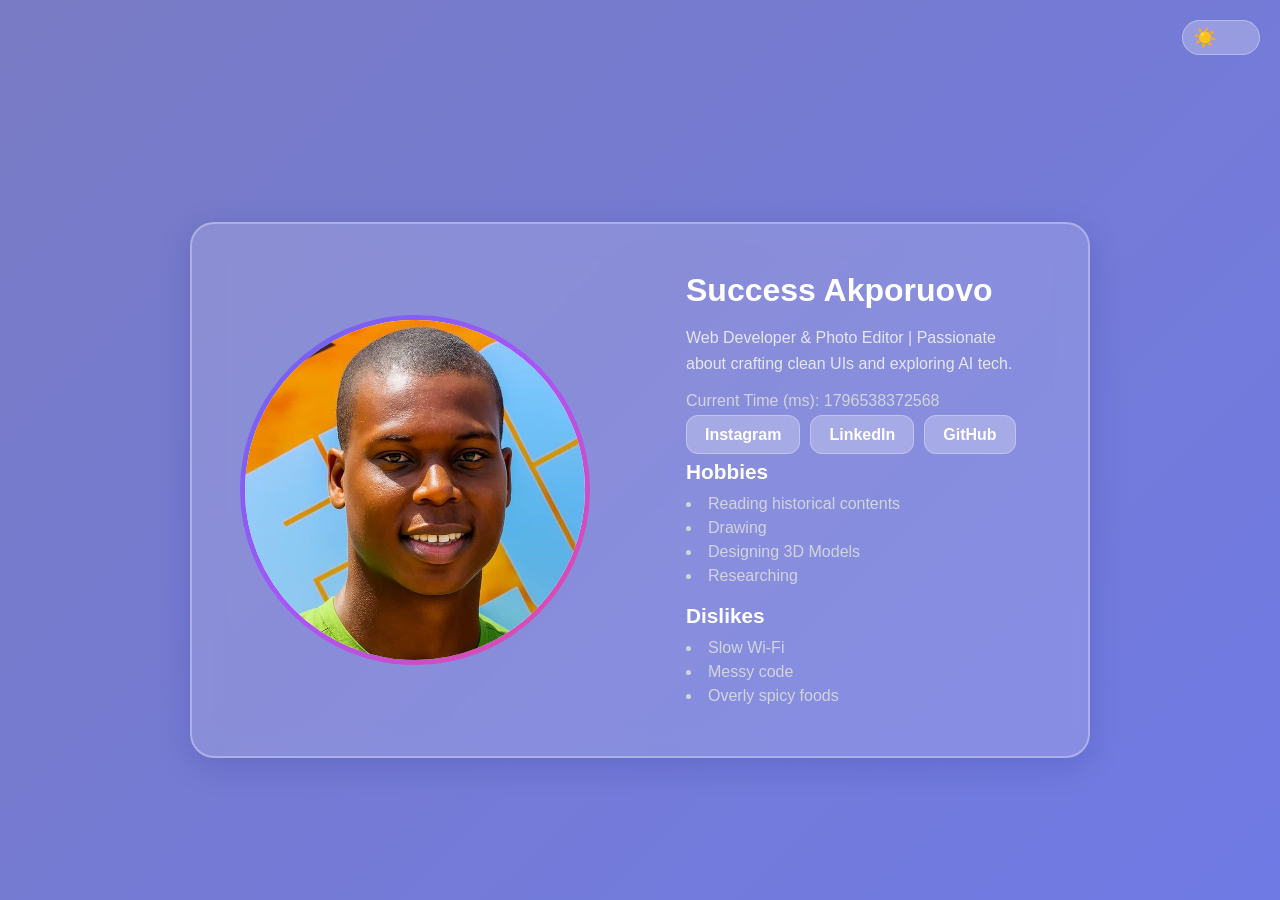
==== index.html @ 6a84cdb1 "Initial commit" ====
<!DOCTYPE html>
<html lang="en">
<head>
  <meta charset="UTF-8" />
  <meta name="viewport" content="width=device-width, initial-scale=1.0" />
  <title>My Profile Card</title>
  <link rel="stylesheet" href="style.css" />
</head>
<body>
  <div class="theme-toggle">
    <input type="checkbox" id="theme-switch" />
    <label for="theme-switch" class="toggle-label">
      <span class="toggle-icon sun">☀️</span>
      <span class="toggle-icon moon">🌙</span>
    </label>
  </div>

  <article data-testid="test-profile-card" class="profile-card glass-card">
    <figure class="avatar-section">
      <img src="image/avatar.jpg" alt="User Avatar" data-testid="test-user-avatar">
    </figure>

    <div class="content-section">
      <header>
        <h2 data-testid="test-user-name">Success Akporuovo</h2>
      </header>

      <p data-testid="test-user-bio" class="bio">
        Web Developer & Photo Editor | Passionate about crafting clean UIs and exploring AI tech.
      </p>

      <p class="time">
        Current Time (ms): <span data-testid="test-user-time"></span>
      </p>

      <nav data-testid="test-user-social-links" class="social-links">
        <ul>
          <li><a href="https://www.instagram.com/suc_cex_/" target="_blank" rel="noopener noreferrer" data-testid="test-user-social-twitter">Instagram</a></li>
          <li><a href="https://www.linkedin.com/in/success-akporuovo-4a94a6350" target="_blank" rel="noopener noreferrer" data-testid="test-user-social-linkedin">LinkedIn</a></li>
          <li><a href="https://github.com/Succex7" target="_blank" rel="noopener noreferrer" data-testid="test-user-social-github">GitHub</a></li>
        </ul>
      </nav>

      <section data-testid="test-user-hobbies" class="hobbies">
        <h3>Hobbies</h3>
        <ul>
          <li>Reading historical contents</li>
          <li>Drawing</li>
          <li>Designing 3D Models</li>
          <li>Researching</li>
        </ul>
      </section>

      <section data-testid="test-user-dislikes" class="dislikes">
        <h3>Dislikes</h3>
        <ul>
          <li>Slow Wi-Fi</li>
          <li>Messy code</li>
          <li>Overly spicy foods</li>
        </ul>
      </section>
    </div>
  </article>

  <script src="script.js"></script>
</body>
</html>
---- style.css ----
/* Reset */
* {
  margin: 0;
  padding: 0;
  box-sizing: border-box;
}

body {
  font-family: "Poppins", sans-serif;
  display: flex;
  justify-content: center;
  align-items: center;
  flex-direction: column;
  min-height: 100vh;
  background: linear-gradient(135deg, #797bc4, #6c7af5, #5848ec);
  background-size: 300% 300%;
  animation: gradientShift 8s ease infinite;
  transition: background 0.5s ease;
  padding: 20px;
  color: #fff;
}

@keyframes gradientShift {
  0% { background-position: 0% 50%; }
  50% { background-position: 100% 50%; }
  100% { background-position: 0% 50%; }
}

/* Theme Toggle */
.theme-toggle {
  position: absolute;
  top: 20px;
  right: 20px;
}

.toggle-label {
  display: flex;
  align-items: center;
  background: rgba(255, 255, 255, 0.25);
  border-radius: 50px;
  padding: 5px 10px;
  cursor: pointer;
  transition: all 0.3s ease;
  border: 1px solid rgba(255, 255, 255, 0.3);
}

.toggle-icon {
  font-size: 1.2rem;
  transition: opacity 0.3s ease;
}

#theme-switch {
  display: none;
}

#theme-switch:checked + .toggle-label {
  background: rgba(255, 255, 255, 0.5);
}

#theme-switch:checked + .toggle-label .sun {
  opacity: 0;
}

#theme-switch:checked + .toggle-label .moon {
  opacity: 1;
}

.moon {
  opacity: 0;
  margin-left: 8px;
}

/* Glass Card  */
.glass-card {
  -webkit-backdrop-filter: blur(15px);
  backdrop-filter: blur(15px);
  background: rgba(255, 255, 255, 0.15);
  border: 2px solid rgba(255, 255, 255, 0.3);
  border-radius: 24px;
  box-shadow: 0 8px 32px rgba(31, 38, 135, 0.2);
  overflow: hidden;
  display: flex;
  flex-direction: column;
  max-width: 900px;
  width: 100%;
  transition: all 0.5s ease;
  margin-top: 80px;
}

.glass-card:hover {
  transform: translateY(-6px);
  box-shadow: 0 12px 40px rgba(31, 38, 135, 0.3);
}

/* Avatar */
.avatar-section {
  display: flex;
  justify-content: center;
  align-items: center;
  padding: 2rem;
}


.avatar-section img {
  width: 350px;
  height: 350px;
  object-fit: cover;
  border-radius: 50%;
  border: 5px solid transparent;
  background-image: linear-gradient(white, white), linear-gradient(135deg, #6366f1, #a855f7, #ec4899);
  background-origin: border-box;
  background-clip: content-box, border-box;
  object-fit: cover;
  transition: transform 0.4s ease;
}

.avatar-section img:hover {
  transform: scale(1.08);
}

/* Content */
.content-section {
  padding: 2rem;
  display: flex;
  flex-direction: column;
  gap: 1rem;
}

h2 {
  font-size: 2rem;
  font-weight: 700;
  color: #fff;
}

.bio {
  color: #e5e7eb;
  line-height: 1.6;
}

.time {
  color: #d1d5db;
  font-weight: 500;
}

/* Social Links */
.social-links ul {
  display: flex;
  gap: 10px;
  flex-wrap: wrap;
  list-style: none;
}

.social-links a {
  text-decoration: none;
  background: rgba(255, 255, 255, 0.25);
  padding: 10px 18px;
  border-radius: 12px;
  color: #fff;
  font-weight: 600;
  transition: all 0.3s ease;
  border: 1px solid rgba(255, 255, 255, 0.3);
}

.social-links a:hover {
  background: #fff;
  color: #4f46e5;
}

/* Sections */
section h3 {
  color: #fff;
  font-size: 1.3rem;
  margin-bottom: 0.5rem;
}

section ul {
  list-style: disc inside;
  color: #d1d5db;
  line-height: 1.5;
}

/* Responsive */
@media (min-width: 768px) {
  .glass-card {
    flex-direction: row;
  }

  .avatar-section {
    flex: 1;
    padding: 3rem;
  }

  .content-section {
    flex: 2;
    padding: 3rem;
  }
}

/* Dark Mode */
body.dark {
  background: radial-gradient(circle at top left, #0f172a, #1e293b);
  color: #f1f5f9;
}

body.dark .glass-card {
  background: rgba(15, 23, 42, 0.6);
  border: 2px solid rgba(148, 163, 184, 0.2);
}

body.dark .social-links a {
  background: rgba(148, 163, 184, 0.2);
  color: #f8fafc;
}

body.dark .social-links a:hover {
  background: #f1f5f9;
  color: #0f172a;
}

body.dark .bio,
body.dark .time,
body.dark section ul {
  color: #cbd5e1;
}
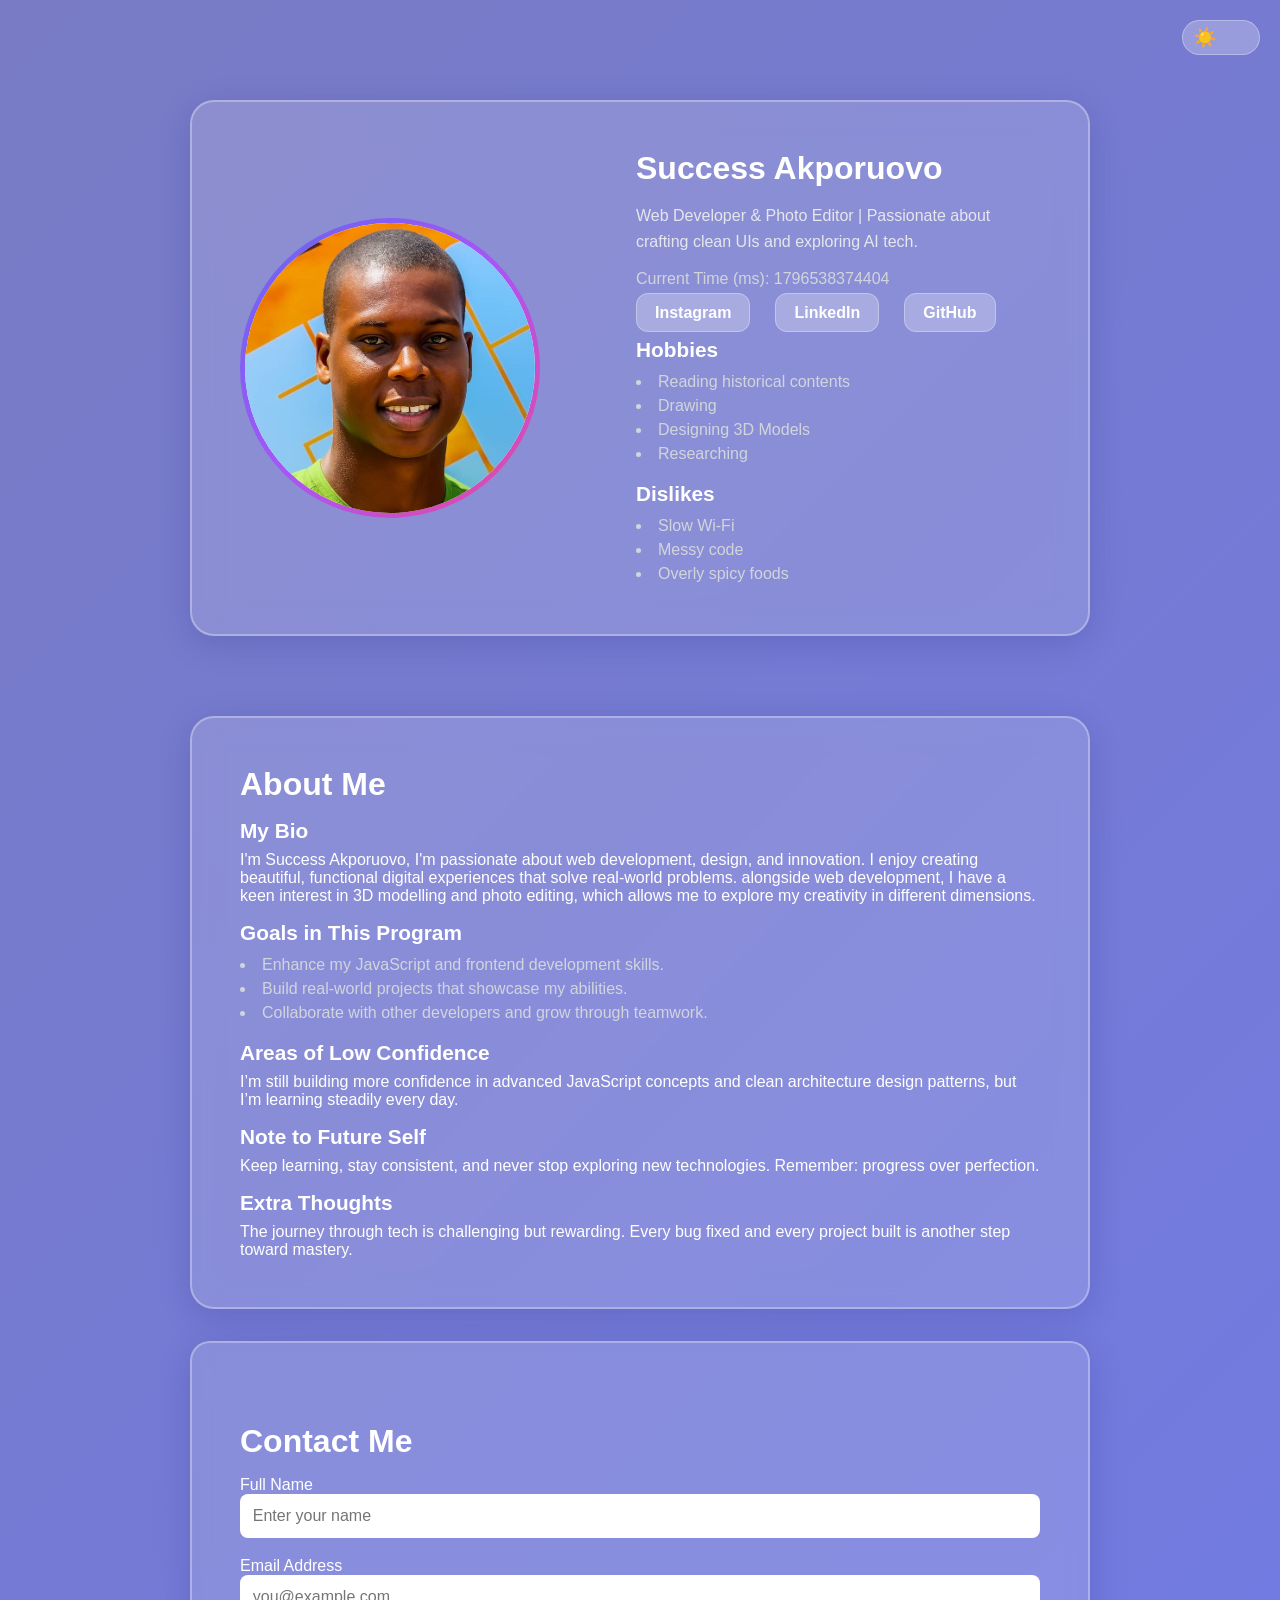
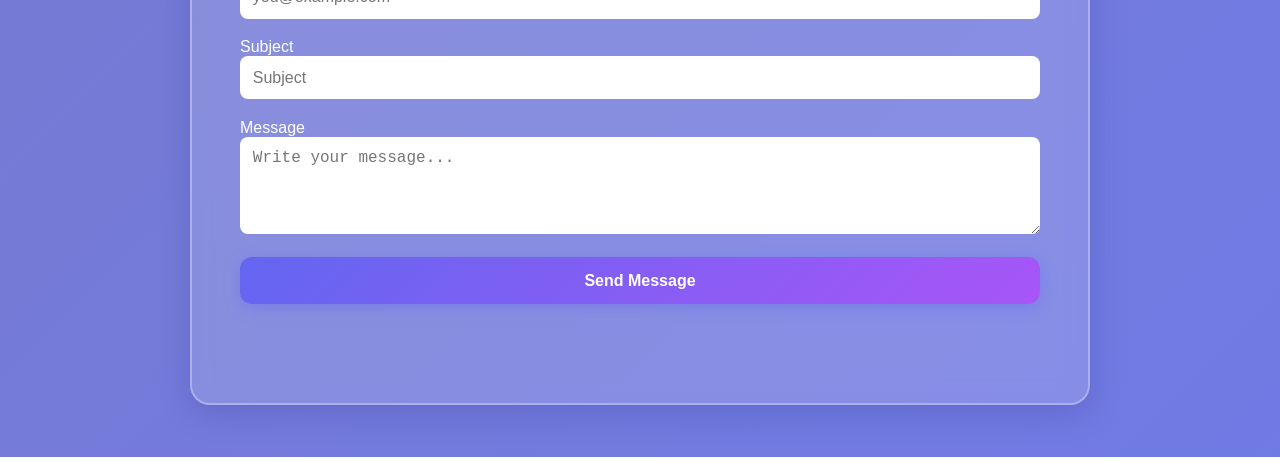
==== commit 88223831: "Added contact and about me pages with responsive design Implemented new contact and about me pages, " ====
--- a/index.html
+++ b/index.html
@@ -62,6 +62,97 @@
     </div>
   </article>
 
+  <!-- ABOUT ME -->
+
+  <section data-testid="test-about-page" class="glass-card">
+    <div class="content-section">
+      <header>
+        <h2>About Me</h2>
+      </header>
+
+      <section data-testid="test-about-bio">
+        <h3>My Bio</h3>
+        <p>
+          I'm Success Akporuovo, I'm passionate about web development, design, and innovation. I enjoy creating beautiful, functional digital experiences that solve real-world problems.
+          alongside web development, I have a keen interest in 3D modelling and photo editing, which allows me to explore my creativity in different dimensions.
+        </p>
+      </section>
+
+      <section data-testid="test-about-goals">
+        <h3>Goals in This Program</h3>
+        <ul>
+          <li>Enhance my JavaScript and frontend development skills.</li>
+          <li>Build real-world projects that showcase my abilities.</li>
+          <li>Collaborate with other developers and grow through teamwork.</li>
+        </ul>
+      </section>
+
+      <section data-testid="test-about-confidence">
+        <h3>Areas of Low Confidence</h3>
+        <p>
+          I’m still building more confidence in advanced JavaScript concepts and clean architecture design patterns,
+          but I’m learning steadily every day.
+        </p>
+      </section>
+
+      <section data-testid="test-about-future-note">
+        <h3>Note to Future Self</h3>
+        <p>
+          Keep learning, stay consistent, and never stop exploring new technologies.
+          Remember: progress over perfection.
+        </p>
+      </section>
+
+      <section data-testid="test-about-extra">
+        <h3>Extra Thoughts</h3>
+        <p>
+          The journey through tech is challenging but rewarding. 
+          Every bug fixed and every project built is another step toward mastery.
+        </p>
+      </section>
+    </div>
+  </section>
+
+    <!-- CONTACT ME -->
+  <article class="glass-card contact-card">
+    <div class="content-section">
+      <header>
+        <h2>Contact Me</h2>
+      </header>
+
+      <form id="contact-form" novalidate>
+        <div class="form-group">
+          <label for="name">Full Name</label>
+          <input type="text" id="name" data-testid="test-contact-name" placeholder="Enter your name" required />
+          <small class="error" id="error-name" data-testid="test-contact-error-name"></small>
+        </div>
+
+        <div class="form-group">
+          <label for="email">Email Address</label>
+          <input type="email" id="email" data-testid="test-contact-email" placeholder="you@example.com" required />
+          <small class="error" id="error-email" data-testid="test-contact-error-email"></small>
+        </div>
+
+        <div class="form-group">
+          <label for="subject">Subject</label>
+          <input type="text" id="subject" data-testid="test-contact-subject" placeholder="Subject" required />
+          <small class="error" id="error-subject" data-testid="test-contact-error-subject"></small>
+        </div>
+
+        <div class="form-group">
+          <label for="message">Message</label>
+          <textarea id="message" rows="4" data-testid="test-contact-message" placeholder="Write your message..." required></textarea>
+          <small class="error" id="error-message" data-testid="test-contact-error-message"></small>
+        </div>
+
+        <button type="submit" data-testid="test-contact-submit">Send Message</button>
+
+        <p id="success-message" class="success" data-testid="test-contact-success"></p>
+      </form>
+    </div>
+  </article>
+
   <script src="script.js"></script>
 </body>
-</html>+</html>
+
--- a/style.css
+++ b/style.css
@@ -102,8 +102,8 @@
 
 
 .avatar-section img {
-  width: 350px;
-  height: 350px;
+  width: 300px;
+  height: 300px;
   object-fit: cover;
   border-radius: 50%;
   border: 5px solid transparent;
@@ -145,7 +145,7 @@
 /* Social Links */
 .social-links ul {
   display: flex;
-  gap: 10px;
+  gap: 25px;
   flex-wrap: wrap;
   list-style: none;
 }
@@ -180,7 +180,7 @@
 }
 
 /* Responsive */
-@media (min-width: 768px) {
+  @media (min-width: 768px) {
   .glass-card {
     flex-direction: row;
   }
@@ -194,7 +194,8 @@
     flex: 2;
     padding: 3rem;
   }
-}
+
+} 
 
 /* Dark Mode */
 body.dark {
@@ -221,4 +222,119 @@
 body.dark .time,
 body.dark section ul {
   color: #cbd5e1;
+}
+
+ /* Default desktop style */
+.contact-card {
+  background: rgba(255, 255, 255, 0.15);
+  -webkit-backdrop-filter: blur(10px);
+  backdrop-filter: blur(10px);
+  border-radius: 20px;
+  padding: 2rem;
+  width: 100%;
+  min-width: 900px;
+  margin: 2rem auto;
+  display: flex;
+  flex-direction: column;
+  align-items: center;
+  transition: all 0.3s ease;
+}
+
+.contact-card form {
+  display: flex;
+  flex-direction: column;
+  width: 800px;
+  max-width: 100%;
+  gap: 1.2rem;
+  align-self: stretch;
+  
+}
+
+.contact-card input,
+.contact-card textarea {
+  width: 100%;
+  padding: 0.8rem;
+  border-radius: 8px;
+  border: none;
+  outline: none;
+  font-size: 1rem;
+}
+
+.contact-card button {
+  background-color: var(--accent-color);
+  color: #fff;
+  padding: 0.9rem;
+  border: none;
+  border-radius: 10px;
+  cursor: pointer;
+  font-size: 1rem;
+  transition: background 0.3s ease;
+}
+
+.contact-card button {
+  width: 100%; 
+  padding: 0.9rem 1.2rem;
+  border: none;
+  border-radius: 12px;
+  font-size: 1rem;
+  font-weight: 600;
+  cursor: pointer;
+  color: #fff;
+  background: linear-gradient(135deg, #6366f1, #a855f7, #ec4899);
+  background-size: 200% 200%;
+  transition: all 0.4s ease;
+  box-shadow: 0 4px 15px rgba(99, 102, 241, 0.4);
+}
+
+.contact-card button:hover {
+  background-position: 100% 0;
+  transform: translateY(-2px);
+  box-shadow: 0 6px 25px rgba(99, 102, 241, 0.6);
+}
+
+/* Dark mode version */
+body.dark .contact-card button {
+  background: linear-gradient(135deg, #4f46e5, #9333ea, #c026d3);
+  box-shadow: 0 4px 20px rgba(147, 51, 234, 0.3);
+}
+
+body.dark .contact-card button:hover {
+  box-shadow: 0 6px 28px rgba(147, 51, 234, 0.5);
+}
+
+.contact-card button:hover {
+  background-color: var(--accent-hover);
+}
+
+/* Responsive layout for tablets and smaller screens */
+@media (max-width: 768px) {
+  .contact-card {
+    min-width: unset; /* remove the forced width */
+    width: 90%;
+    padding: 1.5rem;
+  }
+
+  .contact-card form {
+    gap: 1rem;
+    width: 100%;
+    padding: 0;
+  }
+
+  .contact-card input,
+  .contact-card textarea {
+    font-size: 0.95rem;
+  }
+}
+
+/* Extra responsive tweaks for phones */
+@media (max-width: 480px) {
+  .contact-card {
+    width: 95%;
+    padding: 1rem;
+  }
+
+  .contact-card button {
+    font-size: 0.9rem;
+    padding: 0.8rem;
+  }
 }
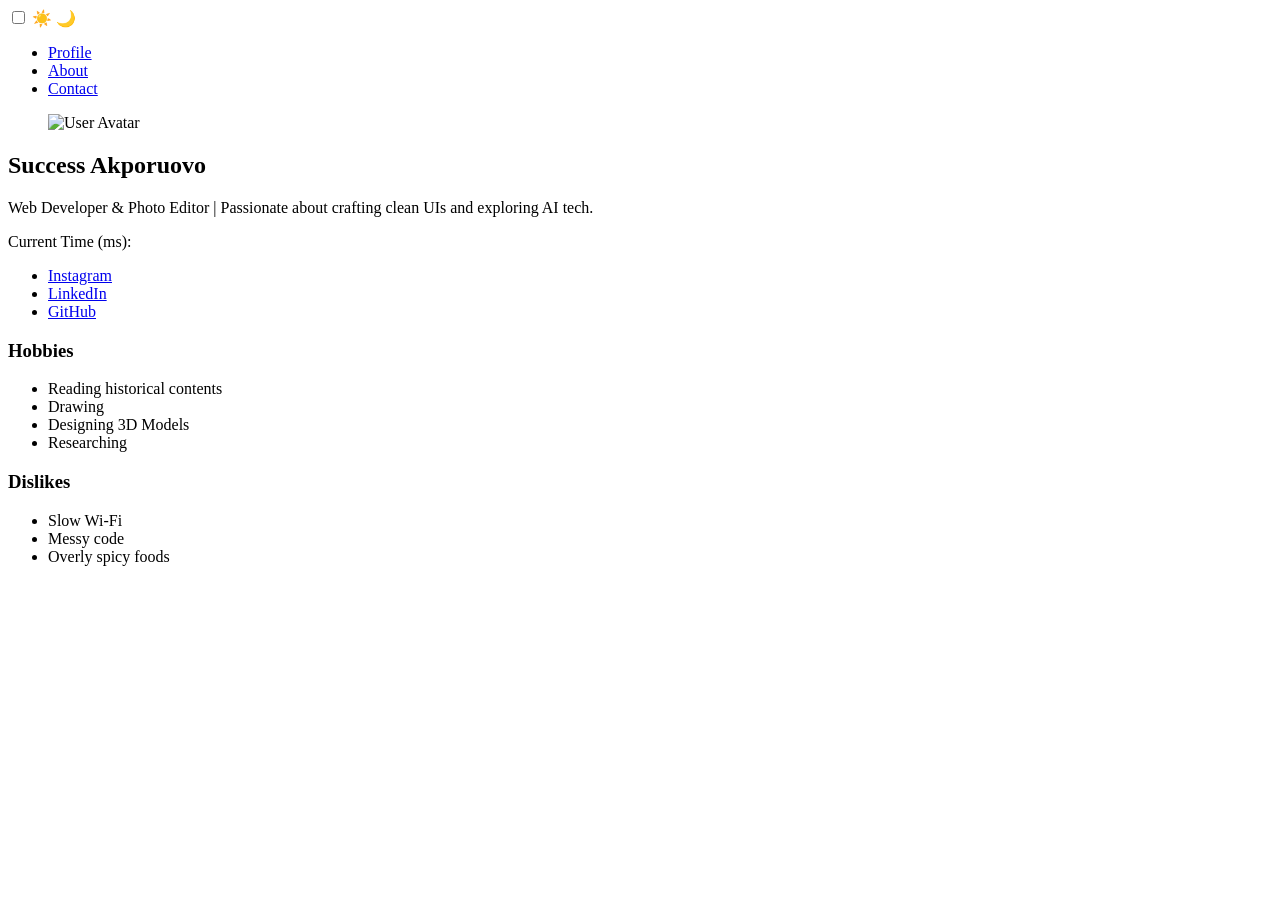
==== commit fc13164d: "file path changed file  path" ====
--- a/index.html
+++ b/index.html
@@ -3,8 +3,8 @@
 <head>
   <meta charset="UTF-8" />
   <meta name="viewport" content="width=device-width, initial-scale=1.0" />
-  <title>My Profile Card</title>
-  <link rel="stylesheet" href="style.css" />
+  <title>Profile</title>
+  <link rel="stylesheet" href="/My-Profile-Card/style.css" />
 </head>
 <body>
   <div class="theme-toggle">
@@ -14,10 +14,18 @@
       <span class="toggle-icon moon">🌙</span>
     </label>
   </div>
+  
+    <nav class="navbar glass-card">
+        <ul>
+            <li><a href="/My-Profile-Card/index.html">Profile</a></li>
+            <li><a href="/My-Profile-Card/html/about.html">About</a></li>
+            <li><a href="/My-Profile-Card/html/contact.html">Contact</a></li>
+        </ul>
+    </nav>
 
   <article data-testid="test-profile-card" class="profile-card glass-card">
     <figure class="avatar-section">
-      <img src="image/avatar.jpg" alt="User Avatar" data-testid="test-user-avatar">
+      <img src="/My-Profile-Card/image/avatar.jpg" alt="User Avatar" data-testid="test-user-avatar">
     </figure>
 
     <div class="content-section">
@@ -61,98 +69,8 @@
       </section>
     </div>
   </article>
-
-  <!-- ABOUT ME -->
-
-  <section data-testid="test-about-page" class="glass-card">
-    <div class="content-section">
-      <header>
-        <h2>About Me</h2>
-      </header>
-
-      <section data-testid="test-about-bio">
-        <h3>My Bio</h3>
-        <p>
-          I'm Success Akporuovo, I'm passionate about web development, design, and innovation. I enjoy creating beautiful, functional digital experiences that solve real-world problems.
-          alongside web development, I have a keen interest in 3D modelling and photo editing, which allows me to explore my creativity in different dimensions.
-        </p>
-      </section>
-
-      <section data-testid="test-about-goals">
-        <h3>Goals in This Program</h3>
-        <ul>
-          <li>Enhance my JavaScript and frontend development skills.</li>
-          <li>Build real-world projects that showcase my abilities.</li>
-          <li>Collaborate with other developers and grow through teamwork.</li>
-        </ul>
-      </section>
-
-      <section data-testid="test-about-confidence">
-        <h3>Areas of Low Confidence</h3>
-        <p>
-          I’m still building more confidence in advanced JavaScript concepts and clean architecture design patterns,
-          but I’m learning steadily every day.
-        </p>
-      </section>
-
-      <section data-testid="test-about-future-note">
-        <h3>Note to Future Self</h3>
-        <p>
-          Keep learning, stay consistent, and never stop exploring new technologies.
-          Remember: progress over perfection.
-        </p>
-      </section>
-
-      <section data-testid="test-about-extra">
-        <h3>Extra Thoughts</h3>
-        <p>
-          The journey through tech is challenging but rewarding. 
-          Every bug fixed and every project built is another step toward mastery.
-        </p>
-      </section>
-    </div>
-  </section>
-
-    <!-- CONTACT ME -->
-  <article class="glass-card contact-card">
-    <div class="content-section">
-      <header>
-        <h2>Contact Me</h2>
-      </header>
-
-      <form id="contact-form" novalidate>
-        <div class="form-group">
-          <label for="name">Full Name</label>
-          <input type="text" id="name" data-testid="test-contact-name" placeholder="Enter your name" required />
-          <small class="error" id="error-name" data-testid="test-contact-error-name"></small>
-        </div>
-
-        <div class="form-group">
-          <label for="email">Email Address</label>
-          <input type="email" id="email" data-testid="test-contact-email" placeholder="you@example.com" required />
-          <small class="error" id="error-email" data-testid="test-contact-error-email"></small>
-        </div>
-
-        <div class="form-group">
-          <label for="subject">Subject</label>
-          <input type="text" id="subject" data-testid="test-contact-subject" placeholder="Subject" required />
-          <small class="error" id="error-subject" data-testid="test-contact-error-subject"></small>
-        </div>
-
-        <div class="form-group">
-          <label for="message">Message</label>
-          <textarea id="message" rows="4" data-testid="test-contact-message" placeholder="Write your message..." required></textarea>
-          <small class="error" id="error-message" data-testid="test-contact-error-message"></small>
-        </div>
-
-        <button type="submit" data-testid="test-contact-submit">Send Message</button>
-
-        <p id="success-message" class="success" data-testid="test-contact-success"></p>
-      </form>
-    </div>
-  </article>
-
-  <script src="script.js"></script>
+    
+  <script src="/My-Profile-Card/javascript/profile.js"></script>
 </body>
 </html>
 
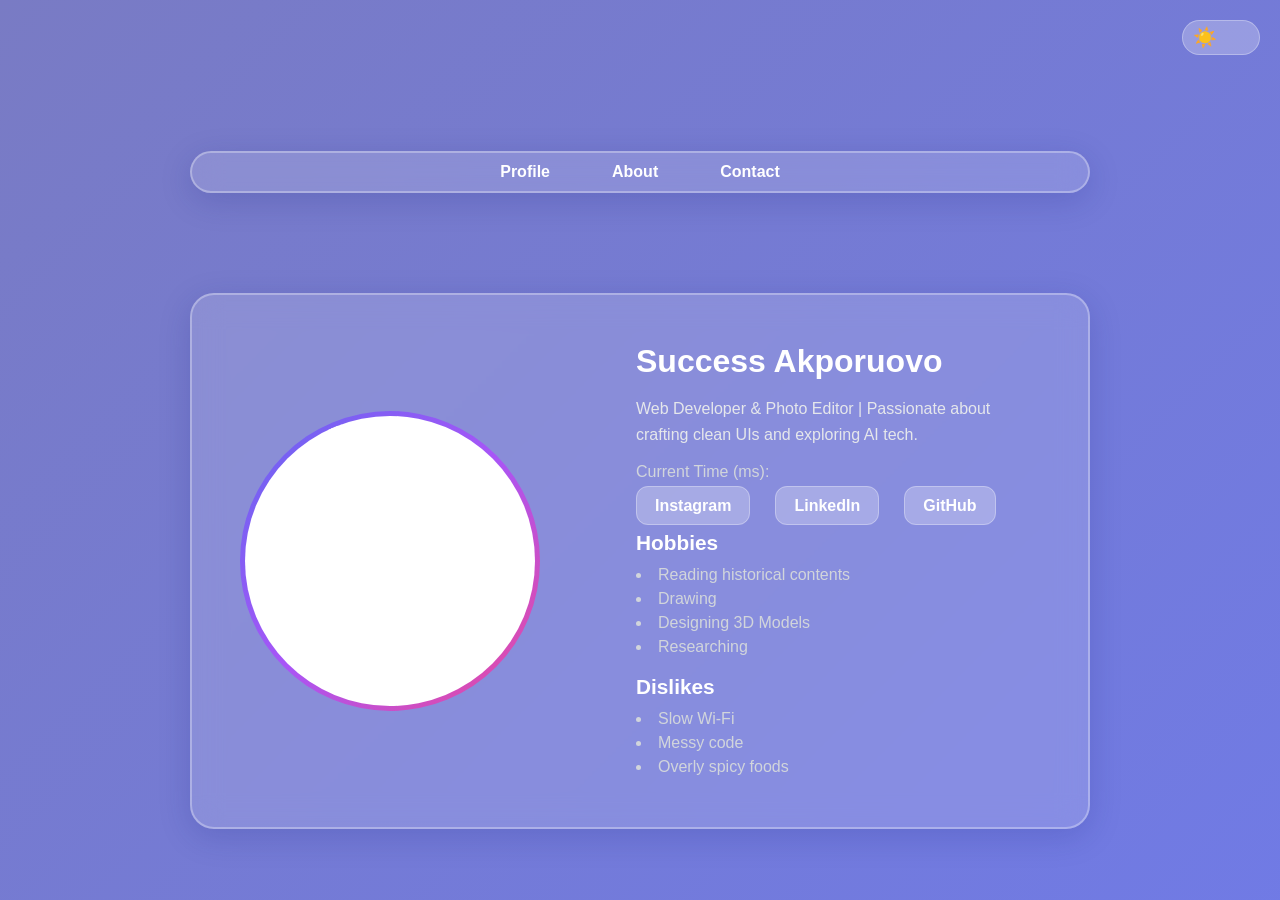
==== commit 350e3dd8: "file  path corrected file path" ====
--- a/index.html
+++ b/index.html
@@ -4,7 +4,7 @@
   <meta charset="UTF-8" />
   <meta name="viewport" content="width=device-width, initial-scale=1.0" />
   <title>Profile</title>
-  <link rel="stylesheet" href="/My-Profile-Card/style.css" />
+  <link rel="stylesheet" href="style.css" />
 </head>
 <body>
   <div class="theme-toggle">
--- a/style.css
+++ b/style.css
@@ -0,0 +1,393 @@
+/* Reset */
+* {
+  margin: 0;
+  padding: 0;
+  box-sizing: border-box;
+}
+
+body {
+  font-family: "Poppins", sans-serif;
+  display: flex;
+  justify-content: center;
+  align-items: center;
+  flex-direction: column;
+  min-height: 100vh;
+  background: linear-gradient(135deg, #797bc4, #6c7af5, #5848ec);
+  background-size: 300% 300%;
+  animation: gradientShift 8s ease infinite;
+  transition: background 0.5s ease;
+  padding: 20px;
+  color: #fff;
+}
+
+/* Navbar */
+.navbar {
+  display: flex;
+  justify-content: center;
+  background: rgba(255, 255, 255, 0.15);
+  border: 2px solid rgba(255, 255, 255, 0.3);
+  border-radius: 12px;
+  margin: 20px auto;
+  padding: 10px 20px;
+  width: 90%;
+  max-width: 900px;
+}
+
+.navbar ul {
+  display: flex;
+  list-style: none;
+  gap: 30px;
+}
+
+.navbar a {
+  text-decoration: none;
+  color: #fff;
+  font-weight: 600;
+  padding: 8px 16px;
+  border-radius: 8px;
+  transition: all 0.3s ease;
+}
+
+.navbar a:hover {
+  background: #fff;
+  color: #4f46e5;
+}
+
+/* Dark mode adjustments */
+body.dark .navbar {
+  background: rgba(15, 23, 42, 0.6);
+  border-color: rgba(148, 163, 184, 0.2);
+}
+body.dark .navbar a {
+  color: #f8fafc;
+}
+body.dark .navbar a:hover {
+  background: #f1f5f9;
+  color: #0f172a;
+}
+
+@keyframes gradientShift {
+  0% { background-position: 0% 50%; }
+  50% { background-position: 100% 50%; }
+  100% { background-position: 0% 50%; }
+}
+
+/* Theme Toggle */
+.theme-toggle {
+  position: absolute;
+  top: 20px;
+  right: 20px;
+}
+
+.toggle-label {
+  display: flex;
+  align-items: center;
+  background: rgba(255, 255, 255, 0.25);
+  border-radius: 50px;
+  padding: 5px 10px;
+  cursor: pointer;
+  transition: all 0.3s ease;
+  border: 1px solid rgba(255, 255, 255, 0.3);
+}
+
+.toggle-icon {
+  font-size: 1.2rem;
+  transition: opacity 0.3s ease;
+}
+
+#theme-switch {
+  display: none;
+}
+
+#theme-switch:checked + .toggle-label {
+  background: rgba(255, 255, 255, 0.5);
+}
+
+#theme-switch:checked + .toggle-label .sun {
+  opacity: 0;
+}
+
+#theme-switch:checked + .toggle-label .moon {
+  opacity: 1;
+}
+
+.moon {
+  opacity: 0;
+  margin-left: 8px;
+}
+
+/* Glass Card  */
+.glass-card {
+  -webkit-backdrop-filter: blur(15px);
+  backdrop-filter: blur(15px);
+  background: rgba(255, 255, 255, 0.15);
+  border: 2px solid rgba(255, 255, 255, 0.3);
+  border-radius: 24px;
+  box-shadow: 0 8px 32px rgba(31, 38, 135, 0.2);
+  overflow: hidden;
+  display: flex;
+  flex-direction: column;
+  max-width: 900px;
+  width: 100%;
+  transition: all 0.5s ease;
+  margin-top: 80px;
+}
+
+.glass-card:hover {
+  transform: translateY(-6px);
+  box-shadow: 0 12px 40px rgba(31, 38, 135, 0.3);
+}
+
+/* Avatar */
+.avatar-section {
+  display: flex;
+  justify-content: center;
+  align-items: center;
+  padding: 2rem;
+}
+
+
+.avatar-section img {
+  width: 300px;
+  height: 300px;
+  object-fit: cover;
+  border-radius: 50%;
+  border: 5px solid transparent;
+  background-image: linear-gradient(white, white), linear-gradient(135deg, #6366f1, #a855f7, #ec4899);
+  background-origin: border-box;
+  background-clip: content-box, border-box;
+  object-fit: cover;
+  transition: transform 0.4s ease;
+}
+
+.avatar-section img:hover {
+  transform: scale(1.08);
+}
+
+/* Content */
+.content-section {
+  padding: 2rem;
+  display: flex;
+  flex-direction: column;
+  gap: 1rem;
+}
+
+h2 {
+  font-size: 2rem;
+  font-weight: 700;
+  color: #fff;
+}
+
+.bio {
+  color: #e5e7eb;
+  line-height: 1.6;
+}
+
+.time {
+  color: #d1d5db;
+  font-weight: 500;
+}
+
+/* Social Links */
+.social-links ul {
+  display: flex;
+  gap: 25px;
+  flex-wrap: wrap;
+  list-style: none;
+}
+
+.social-links a {
+  text-decoration: none;
+  background: rgba(255, 255, 255, 0.25);
+  padding: 10px 18px;
+  border-radius: 12px;
+  color: #fff;
+  font-weight: 600;
+  transition: all 0.3s ease;
+  border: 1px solid rgba(255, 255, 255, 0.3);
+}
+
+.social-links a:hover {
+  background: #fff;
+  color: #4f46e5;
+}
+
+/* Sections */
+section h3 {
+  color: #fff;
+  font-size: 1.3rem;
+  margin-bottom: 0.5rem;
+}
+
+section ul {
+  list-style: disc inside;
+  color: #d1d5db;
+  line-height: 1.5;
+}
+
+/* Responsive */
+  @media (min-width: 768px) {
+  .glass-card {
+    flex-direction: row;
+  }
+
+  .avatar-section {
+    flex: 1;
+    padding: 3rem;
+  }
+
+  .content-section {
+    flex: 2;
+    padding: 3rem;
+  }
+
+} 
+
+/* Dark Mode */
+body.dark {
+  background: radial-gradient(circle at top left, #0f172a, #1e293b);
+  color: #f1f5f9;
+}
+
+body.dark .glass-card {
+  background: rgba(15, 23, 42, 0.6);
+  border: 2px solid rgba(148, 163, 184, 0.2);
+}
+
+body.dark .social-links a {
+  background: rgba(148, 163, 184, 0.2);
+  color: #f8fafc;
+}
+
+body.dark .social-links a:hover {
+  background: #f1f5f9;
+  color: #0f172a;
+}
+
+body.dark .bio,
+body.dark .time,
+body.dark section ul {
+  color: #cbd5e1;
+}
+
+ /* Default desktop style */
+.contact-card {
+  background: rgba(255, 255, 255, 0.15);
+  -webkit-backdrop-filter: blur(10px);
+  backdrop-filter: blur(10px);
+  border-radius: 20px;
+  padding: 2rem;
+  width: 100%;
+  min-width: 900px;
+  margin: 2rem auto;
+  display: flex;
+  flex-direction: column;
+  align-items: center;
+  transition: all 0.3s ease;
+}
+
+.contact-card form {
+  display: flex;
+  flex-direction: column;
+  width: 800px;
+  max-width: 100%;
+  gap: 1.2rem;
+  align-self: stretch;
+  
+}
+
+.contact-card input,
+.contact-card textarea {
+  width: 100%;
+  padding: 0.8rem;
+  border-radius: 8px;
+  border: none;
+  outline: none;
+  font-size: 1rem;
+}
+
+.contact-card button {
+  background-color: var(--accent-color);
+  color: #fff;
+  padding: 0.9rem;
+  border: none;
+  border-radius: 10px;
+  cursor: pointer;
+  font-size: 1rem;
+  transition: background 0.3s ease;
+}
+
+.contact-card button {
+  width: 100%; 
+  padding: 0.9rem 1.2rem;
+  border: none;
+  border-radius: 12px;
+  font-size: 1rem;
+  font-weight: 600;
+  cursor: pointer;
+  color: #fff;
+  background: linear-gradient(135deg, #6366f1, #a855f7, #ec4899);
+  background-size: 200% 200%;
+  transition: all 0.4s ease;
+  box-shadow: 0 4px 15px rgba(99, 102, 241, 0.4);
+}
+
+.contact-card button:hover {
+  background-position: 100% 0;
+  transform: translateY(-2px);
+  box-shadow: 0 6px 25px rgba(99, 102, 241, 0.6);
+}
+
+/* Dark mode version */
+body.dark .contact-card button {
+  background: linear-gradient(135deg, #4f46e5, #9333ea, #c026d3);
+  box-shadow: 0 4px 20px rgba(147, 51, 234, 0.3);
+}
+
+body.dark .contact-card button:hover {
+  box-shadow: 0 6px 28px rgba(147, 51, 234, 0.5);
+}
+
+.contact-card button:hover {
+  background-color: var(--accent-hover);
+}
+
+/* Responsive layout for tablets and smaller screens */
+@media (max-width: 768px) {
+  .contact-card {
+    min-width: unset; /* remove the forced width */
+    width: 90%;
+    padding: 1.5rem;
+  }
+
+  .contact-card form {
+    gap: 1rem;
+    width: 100%;
+    padding: 0;
+  }
+
+  .contact-card input,
+  .contact-card textarea {
+    font-size: 0.95rem;
+  }
+
+  .navbar ul {
+    gap: 5px;
+    display: flex;
+    flex-wrap: nowrap;
+    justify-content: space-evenly;
+  }
+}
+
+/* Extra responsive tweaks for phones */
+@media (max-width: 480px) {
+  .contact-card {
+    width: 95%;
+    padding: 1rem;
+  }
+
+  .contact-card button {
+    font-size: 0.9rem;
+    padding: 0.8rem;
+  }
+}
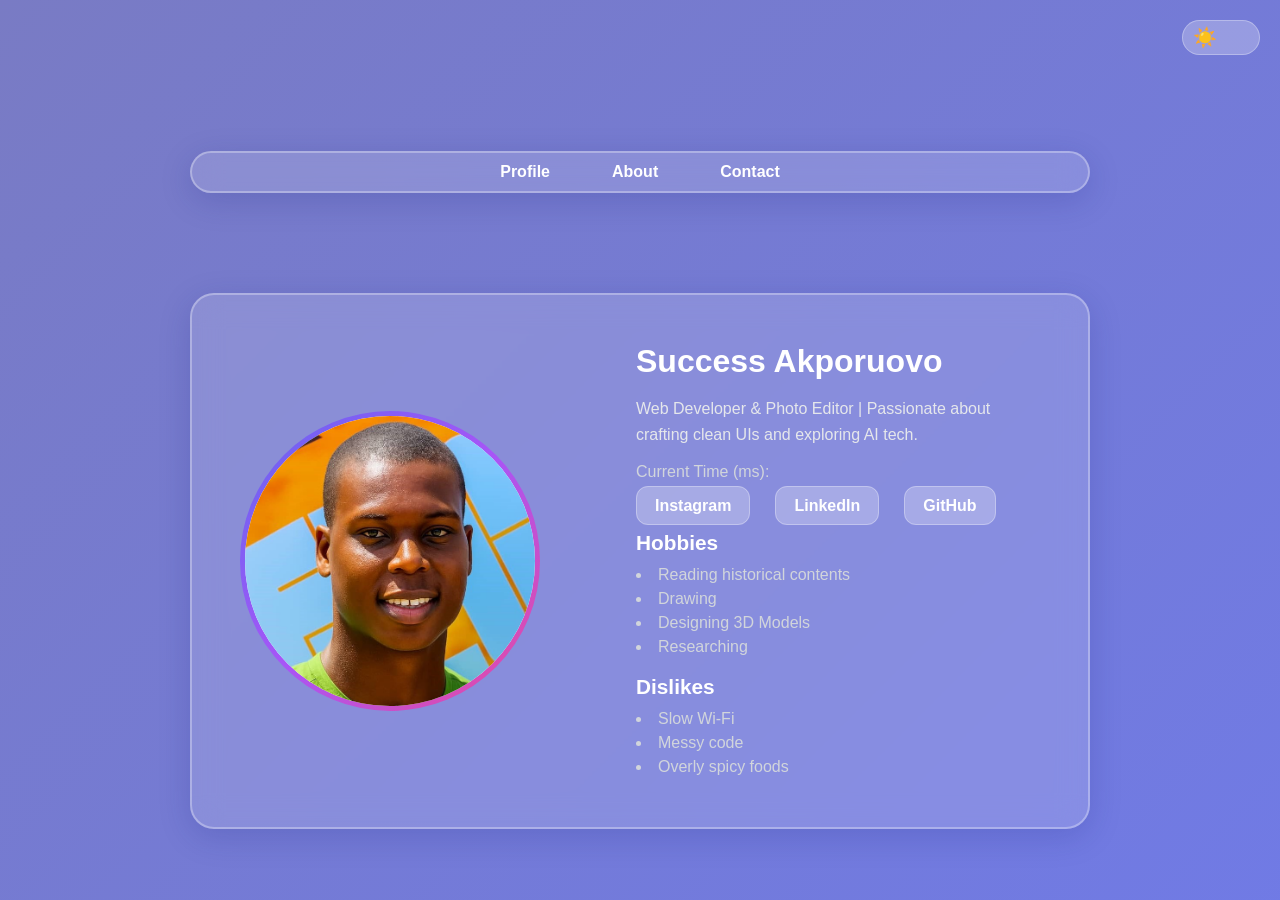
==== commit f0879148: "file path corrected file path" ====
--- a/index.html
+++ b/index.html
@@ -17,15 +17,15 @@
   
     <nav class="navbar glass-card">
         <ul>
-            <li><a href="/My-Profile-Card/index.html">Profile</a></li>
-            <li><a href="/My-Profile-Card/html/about.html">About</a></li>
-            <li><a href="/My-Profile-Card/html/contact.html">Contact</a></li>
+            <li><a href="index.html">Profile</a></li>
+            <li><a href="html/about.html">About</a></li>
+            <li><a href="html/contact.html">Contact</a></li>
         </ul>
     </nav>
 
   <article data-testid="test-profile-card" class="profile-card glass-card">
     <figure class="avatar-section">
-      <img src="/My-Profile-Card/image/avatar.jpg" alt="User Avatar" data-testid="test-user-avatar">
+      <img src="image/avatar.jpg" alt="User Avatar" data-testid="test-user-avatar">
     </figure>
 
     <div class="content-section">
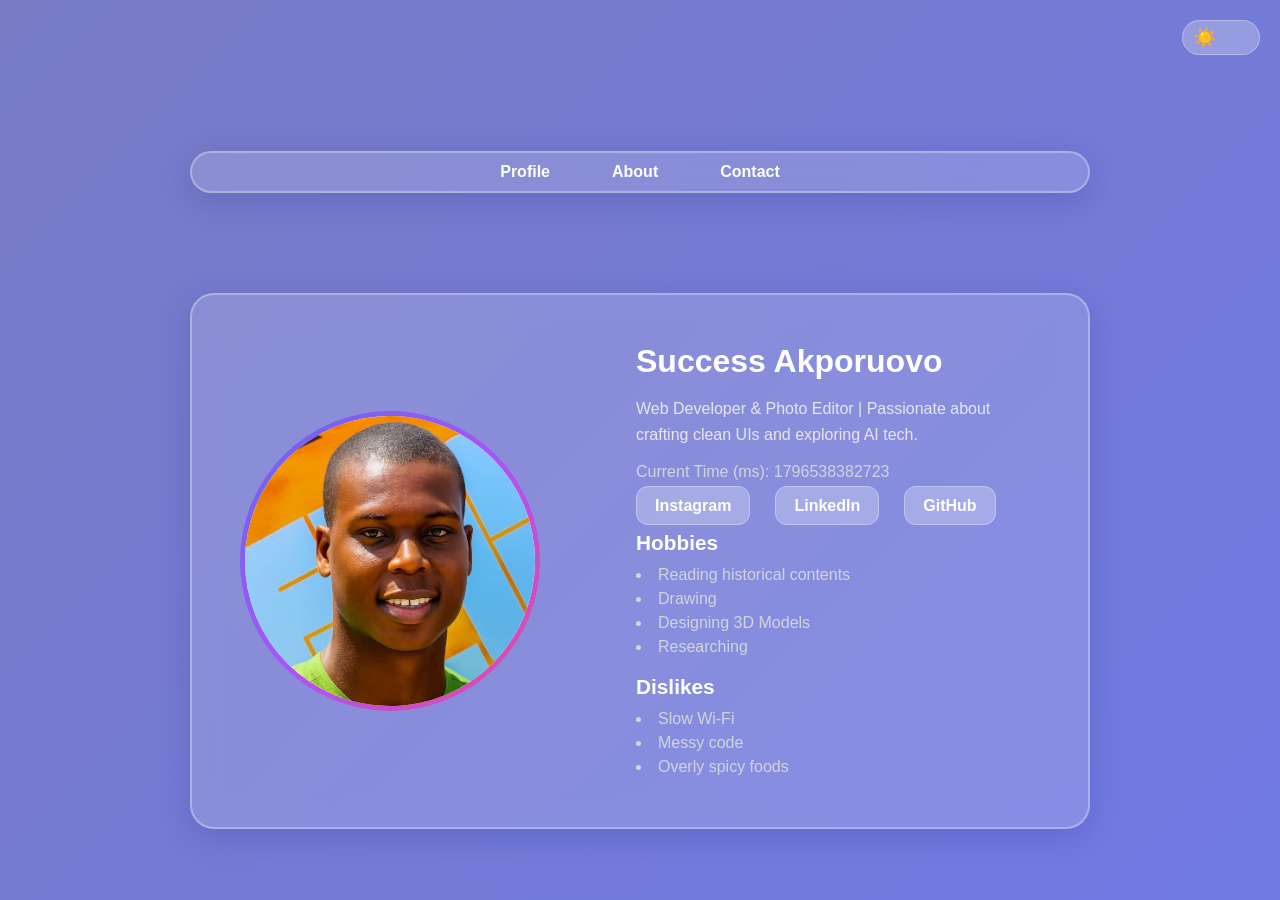
==== commit a9ca41a9: "correcttion corrected file path for JS" ====
--- a/index.html
+++ b/index.html
@@ -70,7 +70,7 @@
     </div>
   </article>
     
-  <script src="/My-Profile-Card/javascript/profile.js"></script>
+  <script src="javascript/profile.js"></script>
 </body>
 </html>
 
